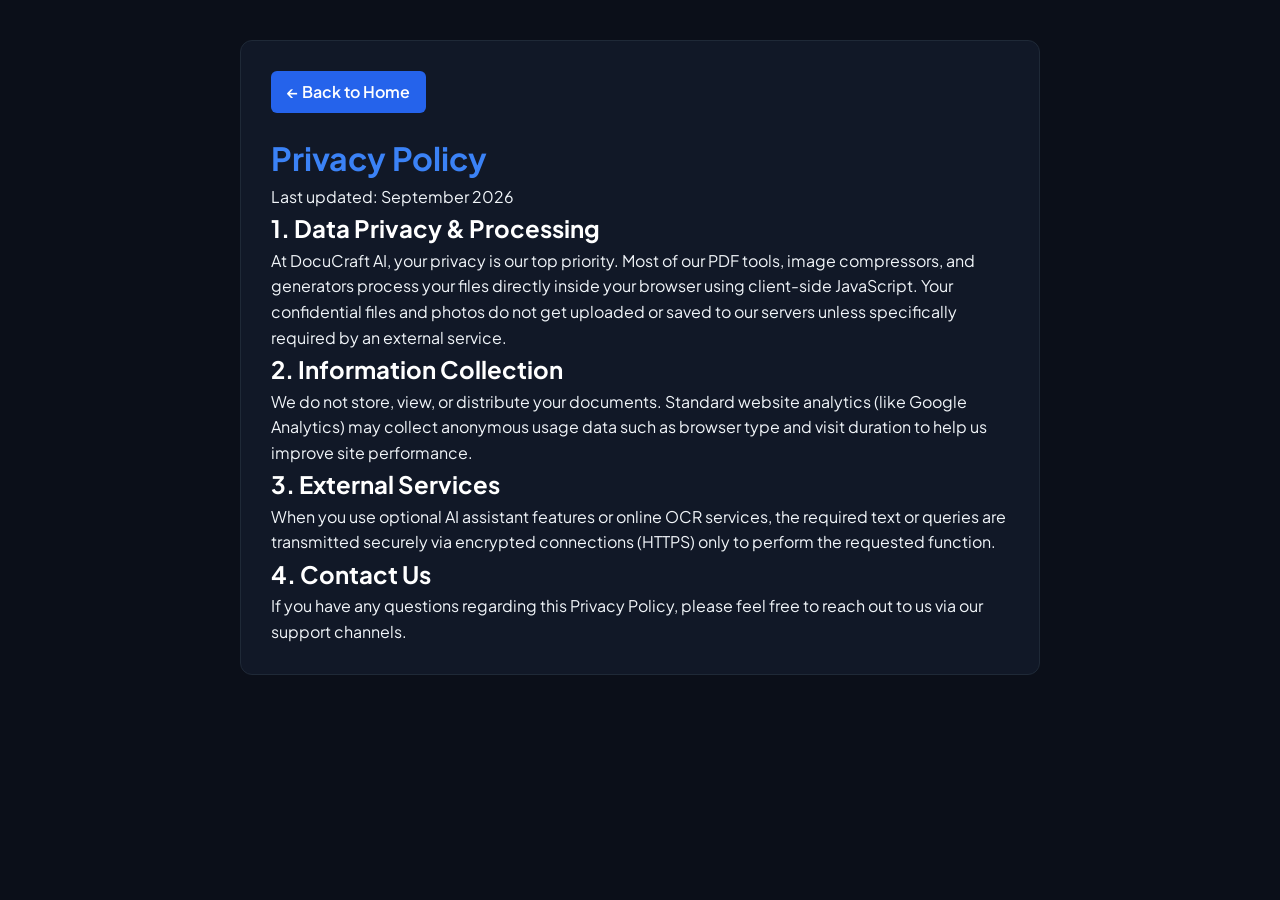
==== privacy.html @ bfd16331 "Add privacy policy page with styling" ====
<!DOCTYPE html>
<html lang="en">
<head>
  <meta charset="UTF-8">
  <meta name="viewport" content="width=device-width, initial-scale=1.0">
  <title>Privacy Policy - DocuCraft AI</title>
  <link rel="stylesheet" href="style.css">
  <link href="https://fonts.googleapis.com/css2?family=Plus+Jakarta+Sans:wght@400;600;700&display=swap" rel="stylesheet">
  <style>
    body {
      background-color: #0b0f19;
      color: #f1f5f9;
      font-family: 'Plus Jakarta Sans', sans-serif;
      margin: 0;
      padding: 40px 20px;
    }
    .container {
      max-width: 800px;
      margin: 0 auto;
      background: #111827;
      padding: 30px;
      border-radius: 12px;
      border: 1px solid #1f2937;
      line-height: 1.6;
    }
    h1, h2 { color: #ffffff; }
    h1 { margin-top: 0; color: #3b82f6; }
    a { color: #38bdf8; text-decoration: none; }
    a:hover { text-decoration: underline; }
    .back-btn {
      display: inline-block;
      margin-bottom: 20px;
      padding: 8px 16px;
      background: #2563eb;
      color: #fff;
      border-radius: 6px;
      font-weight: 600;
    }
  </style>
</head>
<body>
  <div class="container">
    <a href="/" class="back-btn">&larr; Back to Home</a>
    <h1>Privacy Policy</h1>
    <p>Last updated: September 2026</p>
    
    <h2>1. Data Privacy & Processing</h2>
    <p>At DocuCraft AI, your privacy is our top priority. Most of our PDF tools, image compressors, and generators process your files directly inside your browser using client-side JavaScript. Your confidential files and photos do not get uploaded or saved to our servers unless specifically required by an external service.</p>

    <h2>2. Information Collection</h2>
    <p>We do not store, view, or distribute your documents. Standard website analytics (like Google Analytics) may collect anonymous usage data such as browser type and visit duration to help us improve site performance.</p>

    <h2>3. External Services</h2>
    <p>When you use optional AI assistant features or online OCR services, the required text or queries are transmitted securely via encrypted connections (HTTPS) only to perform the requested function.</p>

    <h2>4. Contact Us</h2>
    <p>If you have any questions regarding this Privacy Policy, please feel free to reach out to us via our support channels.</p>
  </div>
</body>
</html>
---- style.css ----
:root {
  --primary: #e5322d;
  --primary-hover: #cb201c;
  --slate-dark: #0f172a;
  --slate-muted: #94a3b8;
  --slate-light: #1e293b;
  --bg-surface: #1e293b;
  --border-subtle: rgba(255, 255, 255, 0.08);
  --shadow-sm: 0 2px 8px rgba(0, 0, 0, 0.2);
  --shadow-md: 0 8px 20px -4px rgba(0, 0, 0, 0.4);
  --shadow-lg: 0 15px 30px -5px rgba(229, 50, 45, 0.3);
}

* {
  box-sizing: border-box;
  margin: 0;
  padding: 0;
  font-family: 'Plus Jakarta Sans', sans-serif;
  -webkit-tap-highlight-color: transparent;
}

body {
  background: #0f172a;
  color: #f1f5f9;
  min-height: 100vh;
  display: flex;
  flex-direction: column;
  overflow-x: hidden;
  width: 100%;
  -webkit-overflow-scrolling: touch;
}

body.modal-open {
  overflow: hidden !important;
  position: fixed !important;
  width: 100% !important;
  height: 100% !important;
  touch-action: none;
}

header {
  background: #0f172a;
  border-bottom: 1px solid rgba(255, 255, 255, 0.1);
  position: sticky;
  top: 0;
  z-index: 1000;
  width: 100%;
  box-shadow: 0 4px 15px rgba(0, 0, 0, 0.3);
}

.nav-container {
  width: 100%;
  max-width: 1320px;
  margin: 0 auto;
  padding: 0 16px;
  height: 64px;
  display: flex;
  align-items: center;
  justify-content: space-between;
}

/* লোগো টেক্সট সাদা ও স্পষ্ট করার জন্য */
.brand-logo-svg text[fill="#0F172A"] {
  fill: #ffffff !important;
}

.brand-logo {
  display: flex;
  align-items: center;
  gap: 8px;
  font-size: 19px;
  font-weight: 800;
  text-decoration: none;
  color: #ffffff;
  letter-spacing: -0.5px;
}

.brand-logo span {
  color: var(--primary);
}

.brand-logo .ai-tag {
  background: linear-gradient(135deg, #2563eb, #7c3aed);
  color: #ffffff;
  font-size: 10px;
  padding: 2px 8px;
  border-radius: 6px;
  font-weight: 800;
  box-shadow: 0 2px 6px rgba(37, 99, 235, 0.3);
}

.nav-actions {
  display: flex;
  align-items: center;
  gap: 8px;
}

.auth-icon-btn {
  background: #1e293b;
  color: #ffffff;
  border: 1px solid rgba(255, 255, 255, 0.2);
  width: 38px;
  height: 38px;
  border-radius: 50%;
  cursor: pointer;
  display: flex;
  align-items: center;
  justify-content: center;
  font-size: 14px;
  box-shadow: var(--shadow-sm);
  transition: all 0.2s ease;
}

.auth-icon-btn:hover {
  transform: scale(1.08);
  border-color: var(--primary);
}

.hero {
  text-align: center;
  padding: 32px 16px 16px;
  max-width: 800px;
  margin: 0 auto;
  width: 100%;
}

.hero h1 {
  font-size: clamp(24px, 6vw, 42px);
  font-weight: 800;
  letter-spacing: -0.5px;
  margin-bottom: 12px;
  line-height: 1.25;
  color: #ffffff;
  word-break: break-word;
}

.hero h1 span {
  color: var(--primary);
  background: linear-gradient(135deg, #e5322d, #f43f5e);
  -webkit-background-clip: text;
  -webkit-text-fill-color: transparent;
}

.hero p {
  font-size: clamp(13px, 3.5vw, 16px);
  color: #94a3b8;
  line-height: 1.5;
  font-weight: 600;
  padding: 0 8px;
}

/* পপুলার টুলস সেকশন স্টাইল */
.popular-section {
  width: 100%;
  max-width: 1320px;
  margin: 0 auto;
  padding: 12px 16px 24px;
}

.section-title {
  font-size: 17px;
  font-weight: 750;
  color: #ffffff;
  margin-bottom: 12px;
  display: flex;
  align-items: center;
  gap: 8px;
}

.popular-grid {
  display: grid;
  grid-template-columns: repeat(auto-fit, minmax(200px, 1fr));
  gap: 12px;
}

.popular-card {
  background: linear-gradient(135deg, #1e293b, #273548);
  border: 1px solid rgba(229, 50, 45, 0.3);
  border-radius: 16px;
  padding: 16px;
  cursor: pointer;
  display: flex;
  align-items: center;
  gap: 12px;
  transition: all 0.25s ease;
  box-shadow: 0 4px 12px rgba(0,0,0,0.2);
}

.popular-card:hover {
  transform: translateY(-3px);
  border-color: var(--primary);
  background: #273548;
  box-shadow: 0 8px 20px rgba(229, 50, 45, 0.3);
}

.popular-icon {
  width: 40px;
  height: 40px;
  border-radius: 10px;
  background: rgba(229, 50, 45, 0.15);
  color: var(--primary);
  display: flex;
  align-items: center;
  justify-content: center;
  font-size: 18px;
}

.popular-info h4 {
  font-size: 14px;
  font-weight: 750;
  color: #ffffff;
  margin-bottom: 2px;
}

.popular-info span {
  font-size: 11.5px;
  color: #94a3b8;
}

.filter-wrapper {
  width: 100%;
  padding: 16px 0;
  display: flex;
  overflow-x: auto;
  scrollbar-width: none;
  -webkit-overflow-scrolling: touch;
}

.filter-wrapper::-webkit-scrollbar { display: none; }

.filter-tabs {
  display: flex;
  gap: 8px;
  padding: 6px 16px;
  margin: 0 auto;
  white-space: nowrap;
  width: max-content;
}

.filter-btn {
  background: #1e293b;
  border: 1px solid rgba(255, 255, 255, 0.1);
  padding: 9px 18px;
  border-radius: 9999px;
  font-size: 13px;
  font-weight: 650;
  color: #94a3b8;
  cursor: pointer;
  box-shadow: 0 2px 6px rgba(0, 0, 0, 0.2);
  transition: all 0.25s ease;
}

.filter-btn.active, .filter-btn:hover {
  background: var(--primary);
  color: #ffffff;
  border-color: var(--primary);
  box-shadow: 0 4px 15px rgba(229, 50, 45, 0.4);
  transform: translateY(-2px);
}

.main-grid-container {
  width: 100%;
  max-width: 1320px;
  margin: 0 auto;
  padding: 8px 16px 48px;
  flex-grow: 1;
}

.tools-grid {
  display: grid;
  grid-template-columns: 1fr;
  gap: 16px;
}

.tool-card {
  background: #1e293b;
  border: 1px solid rgba(255, 255, 255, 0.08);
  border-radius: 20px;
  padding: 22px;
  cursor: pointer;
  display: flex;
  flex-direction: column;
  box-shadow: 0 4px 15px rgba(0, 0, 0, 0.2);
  transition: transform 0.2s ease, box-shadow 0.2s ease;
}

.tool-card:hover {
  transform: translateY(-4px);
  background: #273548;
  box-shadow: 0 10px 25px -5px rgba(229, 50, 45, 0.3);
  border-color: rgba(229, 50, 45, 0.4);
}

.tool-card:active {
  transform: scale(0.98);
}

.tool-icon {
  width: 50px;
  height: 50px;
  border-radius: 14px;
  display: flex;
  align-items: center;
  justify-content: center;
  font-size: 22px;
  margin-bottom: 14px;
  box-shadow: 0 4px 10px rgba(0, 0, 0, 0.2);
}

.tool-card h3 {
  font-size: 16.5px;
  font-weight: 750;
  margin-bottom: 6px;
  color: #ffffff;
}

.tool-card p {
  font-size: 13px;
  color: #94a3b8;
  line-height: 1.5;
  flex-grow: 1;
  margin-bottom: 16px;
  font-weight: 500;
}

.tool-meta {
  font-size: 12.5px;
  font-weight: 750;
  color: #f43f5e;
  display: inline-flex;
  align-items: center;
  gap: 6px;
  transition: gap 0.2s ease;
}

.tool-card:hover .tool-meta {
  gap: 10px;
}

/* ব্যাকগ্রাউন্ড ওভারলে লেআউট ফিক্স (পেছনের সাইট যাতে নিচে থেকে ভেসে না ওঠে) */
.workspace-overlay {
  position: fixed !important;
  inset: 0 !important;
  background: #0f172a !important;
  backdrop-filter: blur(12px);
  -webkit-backdrop-filter: blur(12px);
  z-index: 99999 !important;
  display: none;
  align-items: flex-end;
  justify-content: center;
  padding: 0;
  overflow: hidden !important;
  pointer-events: auto !important;
  overscroll-behavior: none;
}

.workspace-box {
  background: #1e293b;
  color: #f1f5f9;
  width: 100%;
  max-width: 580px;
  border-radius: 26px 26px 0 0;
  padding: 24px 20px 40px;
  box-shadow: 0 -10px 40px rgba(0, 0, 0, 0.9);
  max-height: 90vh;
  max-height: 90dvh;
  overflow-y: auto;
  -webkit-overflow-scrolling: touch;
  position: relative;
  z-index: 100000;
  pointer-events: auto !important;
  overscroll-behavior: contain;
}

.workspace-header {
  display: flex;
  justify-content: space-between;
  align-items: center;
  border-bottom: 1px solid rgba(255, 255, 255, 0.1);
  padding-bottom: 14px;
  margin-bottom: 18px;
}

.workspace-header h3 {
  font-size: 18px;
  font-weight: 750;
  color: #ffffff;
}

.close-btn {
  background: #334155;
  border: none;
  width: 34px;
  height: 34px;
  border-radius: 50%;
  cursor: pointer;
  font-weight: 750;
  color: #94a3b8;
  display: flex;
  align-items: center;
  justify-content: center;
  transition: all 0.2s;
}

.close-btn:hover {
  background: #fee2e2;
  color: var(--primary);
}

/* ড্র্যাগ অ্যান্ড ড্রপ গ্রিন চেকমার্ক অ্যানিমেশন ও স্টাইল */
.dropzone {
  border: 2px dashed rgba(255, 255, 255, 0.2);
  border-radius: 16px;
  padding: 30px 16px;
  text-align: center;
  background: #0f172a;
  cursor: pointer;
  margin-bottom: 16px;
  transition: all 0.3s ease;
}

.dropzone.dragover {
  border-color: #10b981;
  background: rgba(16, 185, 129, 0.08);
  transform: scale(1.02);
}

.dropzone-success {
  border-color: #10b981 !important;
  background: rgba(16, 185, 129, 0.12) !important;
  animation: pulseSuccess 0.4s ease;
}

@keyframes pulseSuccess {
  0% { transform: scale(1); }
  50% { transform: scale(1.03); }
  100% { transform: scale(1); }
}

.processing-progress {
  display: none;
  margin: 12px 0 4px;
}
.progress-track {
  width: 100%;
  height: 6px;
  background: #334155;
  border-radius: 999px;
  overflow: hidden;
}
.progress-fill {
  width: 0%;
  height: 100%;
  background: linear-gradient(90deg, var(--primary), #f43f5e);
  border-radius: inherit;
  transition: width 0.3s ease;
}
.progress-label {
  display: flex;
  justify-content: space-between;
  font-size: 11.5px;
  font-weight: 650;
  color: #94a3b8;
  margin-bottom: 4px;
}

.form-group { margin-bottom: 16px; }
.form-group label {
  display: block;
  font-size: 13px;
  font-weight: 700;
  margin-bottom: 6px;
  color: #cbd5e1;
}
.form-control {
  width: 100%;
  padding: 11px 14px;
  border: 1px solid rgba(255, 255, 255, 0.2);
  border-radius: 10px;
  font-size: 14px;
  outline: none;
  background: #0f172a;
  color: #ffffff;
  transition: all 0.2s;
}
.form-control:focus {
  border-color: var(--primary);
  box-shadow: 0 0 0 3px rgba(229, 50, 45, 0.2);
}

.btn-main {
  background: linear-gradient(135deg, var(--primary), #f43f5e);
  color: #ffffff;
  border: none;
  padding: 15px;
  border-radius: 14px;
  font-weight: 750;
  font-size: 14.5px;
  cursor: pointer;
  width: 100%;
  display: block;
  box-shadow: 0 4px 15px rgba(229, 50, 45, 0.4);
  transition: all 0.2s ease;
}

.btn-main:hover {
  transform: translateY(-2px);
  box-shadow: 0 8px 25px rgba(244, 63, 94, 0.5);
}

.btn-main:active {
  transform: scale(0.98);
}

#smartAiChatModal {
  position: fixed !important;
  inset: 0;
  background: rgba(15, 23, 42, 0.85);
  backdrop-filter: blur(12px);
  -webkit-backdrop-filter: blur(12px);
  z-index: 99999 !important;
  display: none;
  align-items: flex-end;
  justify-content: center;
  overscroll-behavior: none;
}

.ai-chat-card {
  background: #1e293b;
  width: 100%;
  max-width: 540px;
  height: 80vh;
  height: 80dvh;
  max-height: 600px;
  border-radius: 24px 24px 0 0;
  display: flex;
  flex-direction: column;
  box-shadow: 0 -10px 40px rgba(0, 0, 0, 0.5);
  overflow: hidden;
}

.ai-chat-header {
  background: #0f172a;
  color: #ffffff;
  padding: 14px 18px;
  display: flex;
  justify-content: space-between;
  align-items: center;
  border-bottom: 1px solid rgba(255,255,255,0.1);
}

.ai-chat-header h3 {
  font-size: 15.5px;
  font-weight: 750;
  display: flex;
  align-items: center;
  gap: 8px;
}

.lang-select-box, .voice-toggle-btn {
  background: #334155;
  border: 1px solid rgba(255,255,255,0.2);
  color: #60a5fa;
  padding: 5px 10px;
  border-radius: 8px;
  font-size: 11.5px;
  cursor: pointer;
}

.ai-chat-messages {
  flex: 1;
  overflow-y: auto;
  padding: 16px;
  background: #0f172a;
  display: flex;
  flex-direction: column;
  gap: 12px;
}

.msg {
  max-width: 88%;
  padding: 11px 14px;
  border-radius: 14px;
  font-size: 13.5px;
  line-height: 1.5;
}

.msg.bot {
  background: #1e293b;
  color: #f1f5f9;
  align-self: flex-start;
  border: 1px solid rgba(255,255,255,0.1);
  border-top-left-radius: 4px;
}

.msg.user {
  background: linear-gradient(135deg, var(--primary), #f43f5e);
  color: #ffffff;
  align-self: flex-end;
  border-top-right-radius: 4px;
}

.ai-quick-tags {
  display: flex;
  gap: 8px;
  overflow-x: auto;
  padding: 10px 14px;
  background: #1e293b;
  border-top: 1px solid rgba(255,255,255,0.1);
  scrollbar-width: none;
}
.ai-quick-tags::-webkit-scrollbar { display: none; }

.tag-btn {
  background: #334155;
  border: 1px solid rgba(255,255,255,0.1);
  padding: 6px 12px;
  border-radius: 999px;
  font-size: 12px;
  font-weight: 650;
  color: #cbd5e1;
  white-space: nowrap;
  cursor: pointer;
  transition: all 0.2s;
}
.tag-btn:hover { background: #475569; }

.ai-chat-input-bar {
  padding: 12px 16px;
  background: #1e293b;
  border-top: 1px solid rgba(255,255,255,0.1);
  display: flex;
  gap: 10px;
}

.ai-chat-input-bar input {
  flex: 1;
  border: 1px solid rgba(255,255,255,0.2);
  border-radius: 999px;
  padding: 10px 16px;
  font-size: 14px;
  outline: none;
  background: #0f172a;
  color: #ffffff;
}

.ai-chat-input-bar input:focus {
  border-color: var(--primary);
  background: #1e293b;
}

.ai-chat-input-bar button {
  background: linear-gradient(135deg, var(--primary), #f43f5e);
  color: #ffffff;
  border: none;
  width: 42px;
  height: 42px;
  border-radius: 50%;
  cursor: pointer;
  display: flex;
  align-items: center;
  justify-content: center;
  font-size: 14px;
  box-shadow: 0 3px 10px rgba(244, 63, 94, 0.4);
}

footer {
  background: #0f172a;
  color: #94a3b8;
  padding: 40px 16px 24px;
  margin-top: auto;
  width: 100%;
  border-top: 1px solid rgba(255, 255, 255, 0.1);
}

.footer-container {
  max-width: 1320px;
  margin: 0 auto;
  display: grid;
  grid-template-columns: 1fr 1fr;
  gap: 24px;
  margin-bottom: 32px;
}

.footer-col h4 {
  color: #ffffff;
  font-size: 14.5px;
  font-weight: 750;
  margin-bottom: 14px;
}

.footer-col ul { list-style: none; }
.footer-col ul li { margin-bottom: 10px; }
.footer-col ul li a {
  color: #94a3b8;
  text-decoration: none;
  font-size: 13px;
  transition: color 0.2s;
}
.footer-col ul li a:hover { color: #ffffff; }

.footer-bottom {
  border-top: 1px solid rgba(255, 255, 255, 0.1);
  padding-top: 18px;
  text-align: center;
  font-size: 12.5px;
  color: #94a3b8;
}

.trust-badges {
  display: flex;
  flex-wrap: wrap;
  justify-content: center;
  gap: 20px;
  margin-top: 14px;
  font-size: 12.5px;
}
.trust-badges i { color: #10b981; margin-right: 6px; }

@media (min-width: 640px) {
  .workspace-overlay { align-items: center; padding: 20px; }
  .workspace-box { border-radius: 24px; padding: 28px; }
  #smartAiChatModal { align-items: center; }
  .ai-chat-card { border-radius: 24px; }
}

@media (min-width: 768px) {
  .tools-grid { grid-template-columns: repeat(2, 1fr); gap: 18px; }
  .footer-container { grid-template-columns: repeat(4, 1fr); }
  .nav-container { padding: 0 24px; }
}

@media (min-width: 1024px) {
  .hero { padding: 64px 16px 32px; }
  .tools-grid { grid-template-columns: repeat(auto-fill, minmax(280px, 1fr)); gap: 22px; }
  .nav-container { height: 72px; }
}

/* ==========================================================
   ADDED FIX: Prevent Long-press text selection & bottom popup overlay
   ========================================================== */
.workspace-box, 
.dropzone, 
.dropzone * {
  -webkit-user-select: none;
  user-select: none;
  -webkit-touch-callout: none;
}
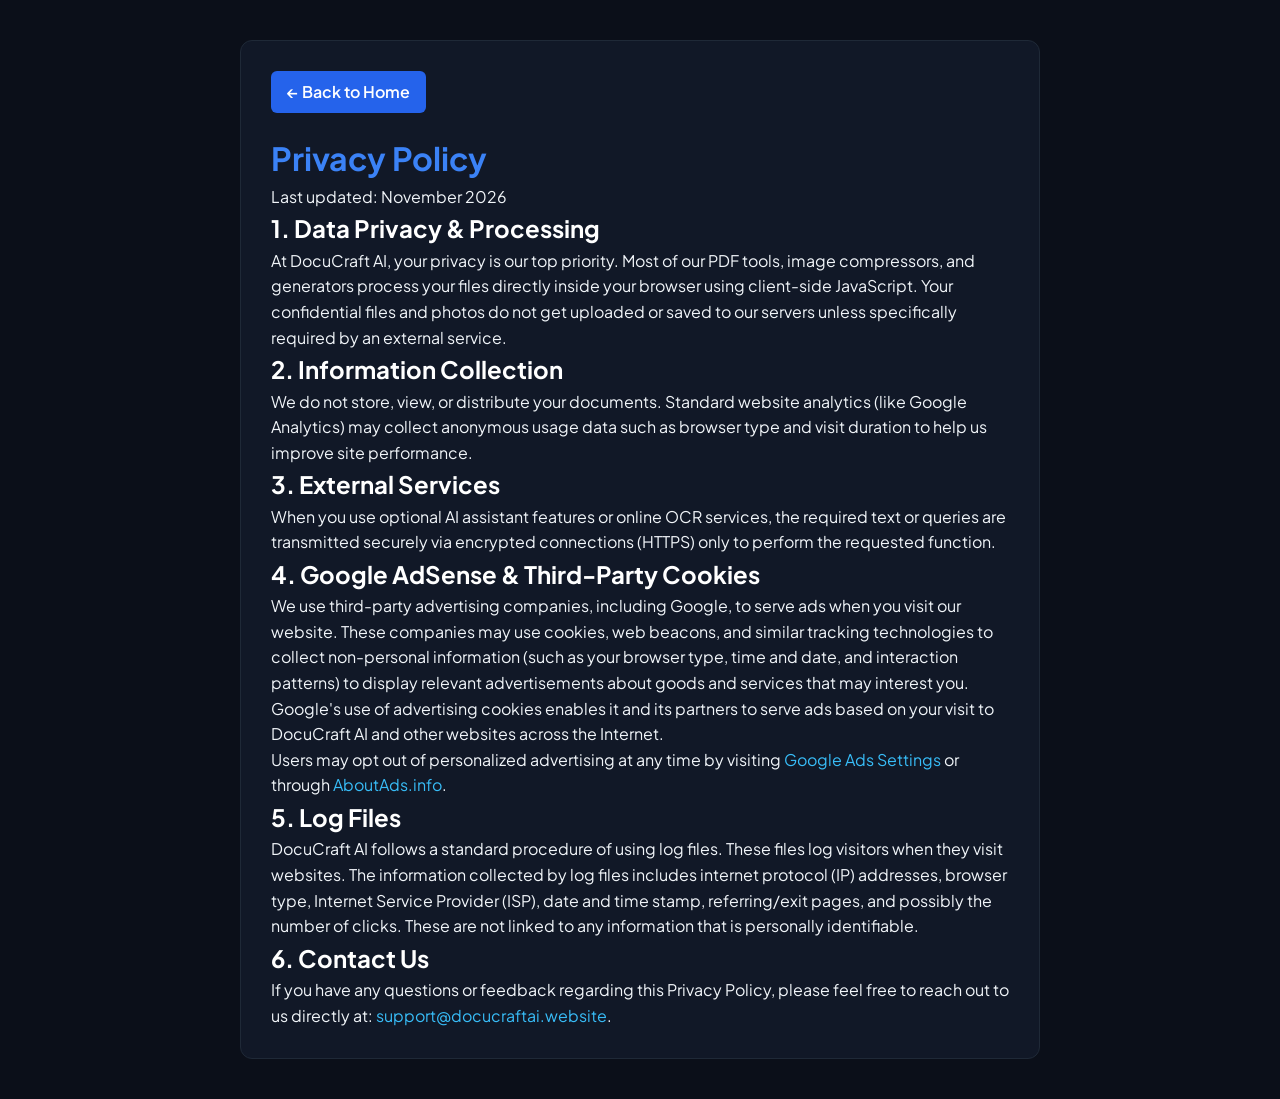
==== commit 564d02ff: "Update privacy policy with new last updated date and sections" ====
--- a/privacy.html
+++ b/privacy.html
@@ -42,7 +42,7 @@
   <div class="container">
     <a href="/" class="back-btn">&larr; Back to Home</a>
     <h1>Privacy Policy</h1>
-    <p>Last updated: September 2026</p>
+    <p>Last updated: November 2026</p>
     
     <h2>1. Data Privacy & Processing</h2>
     <p>At DocuCraft AI, your privacy is our top priority. Most of our PDF tools, image compressors, and generators process your files directly inside your browser using client-side JavaScript. Your confidential files and photos do not get uploaded or saved to our servers unless specifically required by an external service.</p>
@@ -53,8 +53,16 @@
     <h2>3. External Services</h2>
     <p>When you use optional AI assistant features or online OCR services, the required text or queries are transmitted securely via encrypted connections (HTTPS) only to perform the requested function.</p>
 
-    <h2>4. Contact Us</h2>
-    <p>If you have any questions regarding this Privacy Policy, please feel free to reach out to us via our support channels.</p>
+    <h2>4. Google AdSense & Third-Party Cookies</h2>
+    <p>We use third-party advertising companies, including Google, to serve ads when you visit our website. These companies may use cookies, web beacons, and similar tracking technologies to collect non-personal information (such as your browser type, time and date, and interaction patterns) to display relevant advertisements about goods and services that may interest you.</p>
+    <p>Google's use of advertising cookies enables it and its partners to serve ads based on your visit to DocuCraft AI and other websites across the Internet.</p>
+    <p>Users may opt out of personalized advertising at any time by visiting <a href="https://adssettings.google.com" target="_blank" rel="noopener">Google Ads Settings</a> or through <a href="https://www.aboutads.info" target="_blank" rel="noopener">AboutAds.info</a>.</p>
+
+    <h2>5. Log Files</h2>
+    <p>DocuCraft AI follows a standard procedure of using log files. These files log visitors when they visit websites. The information collected by log files includes internet protocol (IP) addresses, browser type, Internet Service Provider (ISP), date and time stamp, referring/exit pages, and possibly the number of clicks. These are not linked to any information that is personally identifiable.</p>
+
+    <h2>6. Contact Us</h2>
+    <p>If you have any questions or feedback regarding this Privacy Policy, please feel free to reach out to us directly at: <a href="mailto:support@docucraftai.website">support@docucraftai.website</a>.</p>
   </div>
 </body>
 </html>
--- a/style.css
+++ b/style.css
@@ -35,7 +35,6 @@
   position: fixed !important;
   width: 100% !important;
   height: 100% !important;
-  touch-action: none;
 }
 
 header {
@@ -337,11 +336,11 @@
   gap: 10px;
 }
 
-/* ব্যাকগ্রাউন্ড ওভারলে লেআউট ফিক্স (পেছনের সাইট যাতে নিচে থেকে ভেসে না ওঠে) */
+/* ব্যাকগ্রাউন্ড হেভি ব্লার এবং ডার্ক ওভারলে ফিক্স (ফাঁকা জায়গায় ক্লিক বা স্ক্রল করলে পপআপ যাতে না কাটে) */
 .workspace-overlay {
   position: fixed !important;
   inset: 0 !important;
-  background: #0f172a !important;
+  background: rgba(15, 23, 42, 0.95);
   backdrop-filter: blur(12px);
   -webkit-backdrop-filter: blur(12px);
   z-index: 99999 !important;
@@ -349,9 +348,8 @@
   align-items: flex-end;
   justify-content: center;
   padding: 0;
-  overflow: hidden !important;
+  overflow-y: auto;
   pointer-events: auto !important;
-  overscroll-behavior: none;
 }
 
 .workspace-box {
@@ -361,15 +359,12 @@
   max-width: 580px;
   border-radius: 26px 26px 0 0;
   padding: 24px 20px 40px;
-  box-shadow: 0 -10px 40px rgba(0, 0, 0, 0.9);
+  box-shadow: 0 -10px 40px rgba(0, 0, 0, 0.5);
   max-height: 90vh;
   max-height: 90dvh;
   overflow-y: auto;
   -webkit-overflow-scrolling: touch;
-  position: relative;
-  z-index: 100000;
   pointer-events: auto !important;
-  overscroll-behavior: contain;
 }
 
 .workspace-header {
@@ -522,7 +517,6 @@
   display: none;
   align-items: flex-end;
   justify-content: center;
-  overscroll-behavior: none;
 }
 
 .ai-chat-card {
@@ -735,14 +729,180 @@
   .tools-grid { grid-template-columns: repeat(auto-fill, minmax(280px, 1fr)); gap: 22px; }
   .nav-container { height: 72px; }
 }
-
-/* ==========================================================
-   ADDED FIX: Prevent Long-press text selection & bottom popup overlay
-   ========================================================== */
-.workspace-box, 
-.dropzone, 
-.dropzone * {
-  -webkit-user-select: none;
+/* Filter Chips Styling */
+.filter-chips-container {
+  display: flex;
+  gap: 10px;
+  overflow-x: auto;
+  padding: 12px 4px;
+  scroll-behavior: smooth;
+  -webkit-overflow-scrolling: touch;
+}
+.filter-chips-container::-webkit-scrollbar {
+  display: none;
+}
+.chip {
+  background: rgba(255, 255, 255, 0.08);
+  border: 1px solid rgba(255, 255, 255, 0.15);
+  color: #e0e0e0;
+  padding: 8px 16px;
+  border-radius: 50px;
+  font-size: 13px;
+  font-weight: 500;
+  white-space: nowrap;
+  cursor: pointer;
+  transition: all 0.25s ease;
+}
+.chip:hover, .chip.active {
+  background: #007bff;
+  color: #fff;
+  border-color: #007bff;
+  box-shadow: 0 4px 12px rgba(0, 123, 255, 0.35);
+}
+
+/* Card Hierarchy & Micro-interactions */
+.tool-card, .popular-card {
+  position: relative;
+  border-radius: 16px;
+  padding: 20px;
+  transition: transform 0.2s cubic-bezier(0.2, 0, 0, 1), box-shadow 0.2s ease;
   user-select: none;
-  -webkit-touch-callout: none;
-}
+}
+/* Mobile Touch & Click Micro-interaction */
+.tool-card:active, .popular-card:active {
+  transform: scale(0.97);
+}
+.tool-card:hover {
+  transform: translateY(-4px);
+  box-shadow: 0 10px 24px rgba(0, 0, 0, 0.15);
+}
+
+/* Premium Icon Box */
+.tool-card .icon-box, .tool-icon-wrapper {
+  width: 48px;
+  height: 48px;
+  border-radius: 12px;
+  display: flex;
+  align-items: center;
+  justify-content: center;
+  background: rgba(0, 123, 255, 0.1);
+  color: #007bff;
+  font-size: 22px;
+  margin-bottom: 12px;
+}
+
+/* Badge Placement */
+.tool-card .badge, .popular-badge {
+  position: absolute;
+  top: 14px;
+  right: 14px;
+  font-size: 11px;
+  font-weight: 600;
+  padding: 3px 8px;
+  border-radius: 20px;
+  background: linear-gradient(135deg, #ff416c, #ff4b2b);
+  color: #fff;
+  box-shadow: 0 2px 6px rgba(255, 65, 108, 0.3);
+}
+
+/* Recently Used Section */
+.recent-tools-section {
+  margin: 20px 0 30px;
+  padding: 16px;
+  background: rgba(255, 255, 255, 0.03);
+  border-radius: 16px;
+  border: 1px solid rgba(255, 255, 255, 0.08);
+}
+.recent-tools-section .section-header {
+  display: flex;
+  justify-content: space-between;
+  align-items: center;
+  margin-bottom: 14px;
+}
+.recent-tools-section h3 {
+  margin: 0;
+  font-size: 16px;
+  color: #fff;
+}
+.clear-recent-btn {
+  background: transparent;
+  border: none;
+  color: #888;
+  font-size: 12px;
+  cursor: pointer;
+}
+.clear-recent-btn:hover {
+  color: #ff4b2b;
+}
+.recent-tools-grid {
+  display: grid;
+  grid-template-columns: repeat(auto-fill, minmax(180px, 1fr));
+  gap: 12px;
+}
+/* ==========================================
+   1. Search Bar & Chips Size Fix
+   ========================================== */
+.search-wrapper {
+    width: 90%;
+    max-width: 650px;
+    margin: 20px auto 10px auto;
+    display: flex;
+    flex-direction: column;
+    align-items: center;
+}
+
+.search-box-inner {
+    width: 100%;
+    box-sizing: border-box;
+    display: flex;
+    align-items: center;
+    position: relative;
+}
+
+.search-input {
+    width: 100%;
+    box-sizing: border-box;
+    padding-right: 45px; /* Leaves room for the microphone icon */
+    text-overflow: ellipsis;
+    white-space: nowrap;
+    overflow: hidden;
+}
+
+.filter-chips-container {
+    width: 100%;
+    display: flex;
+    flex-wrap: wrap;
+    justify-content: center;
+    gap: 8px;
+    margin-top: 15px;
+}
+
+.filter-chips-container .chip {
+    white-space: nowrap;
+    font-size: 13px;
+    padding: 6px 14px;
+    border-radius: 50px;
+    cursor: pointer;
+}
+
+/* ==========================================
+   2. Card Click & Shrink Fix
+   ========================================== */
+/* Disables the shrinking/stuck effect when tapping a card */
+.tool-card:active,
+.popular-card:active,
+.grid-item:active {
+    transform: none !important;
+}
+
+/* Ensures the entire card acts as a clickable link */
+.tool-card a,
+.popular-card a,
+.grid-item a {
+    display: block;
+    width: 100%;
+    height: 100%;
+    text-decoration: none;
+    color: inherit;
+    cursor: pointer;
+}
